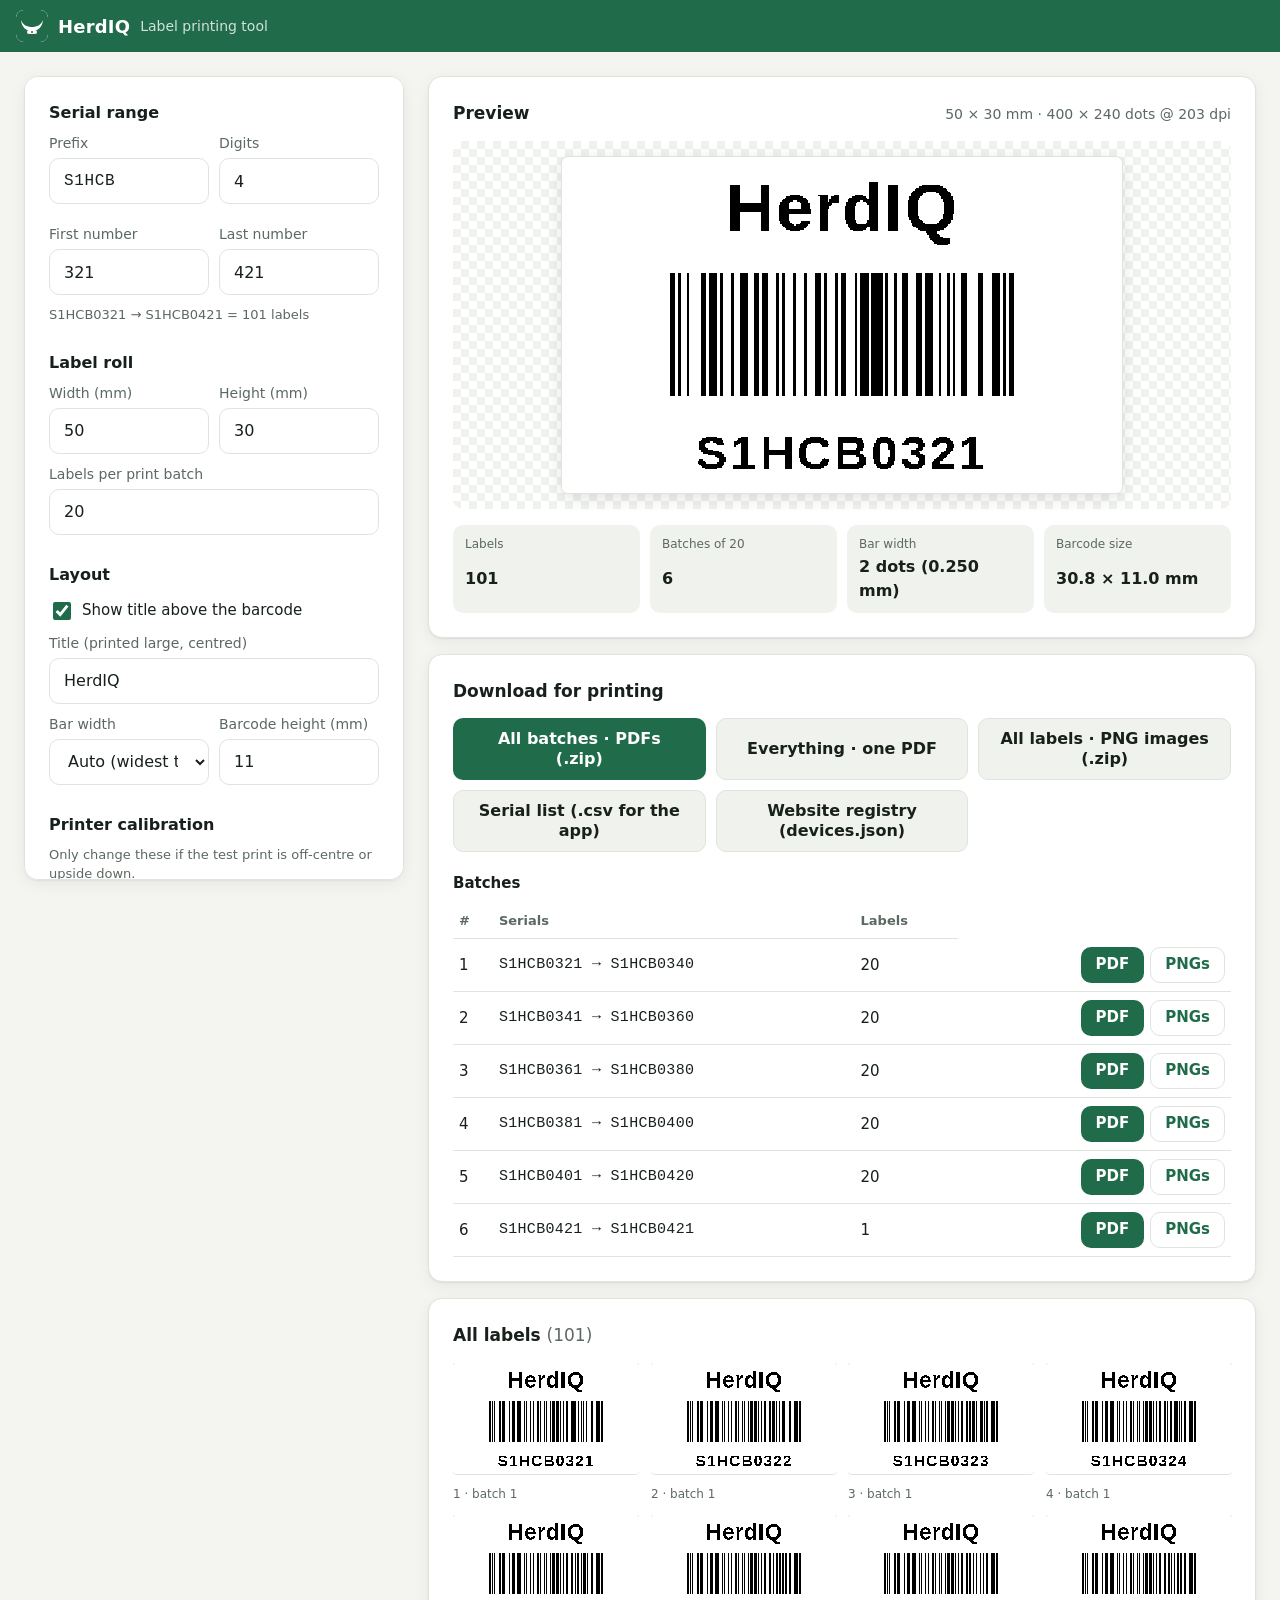
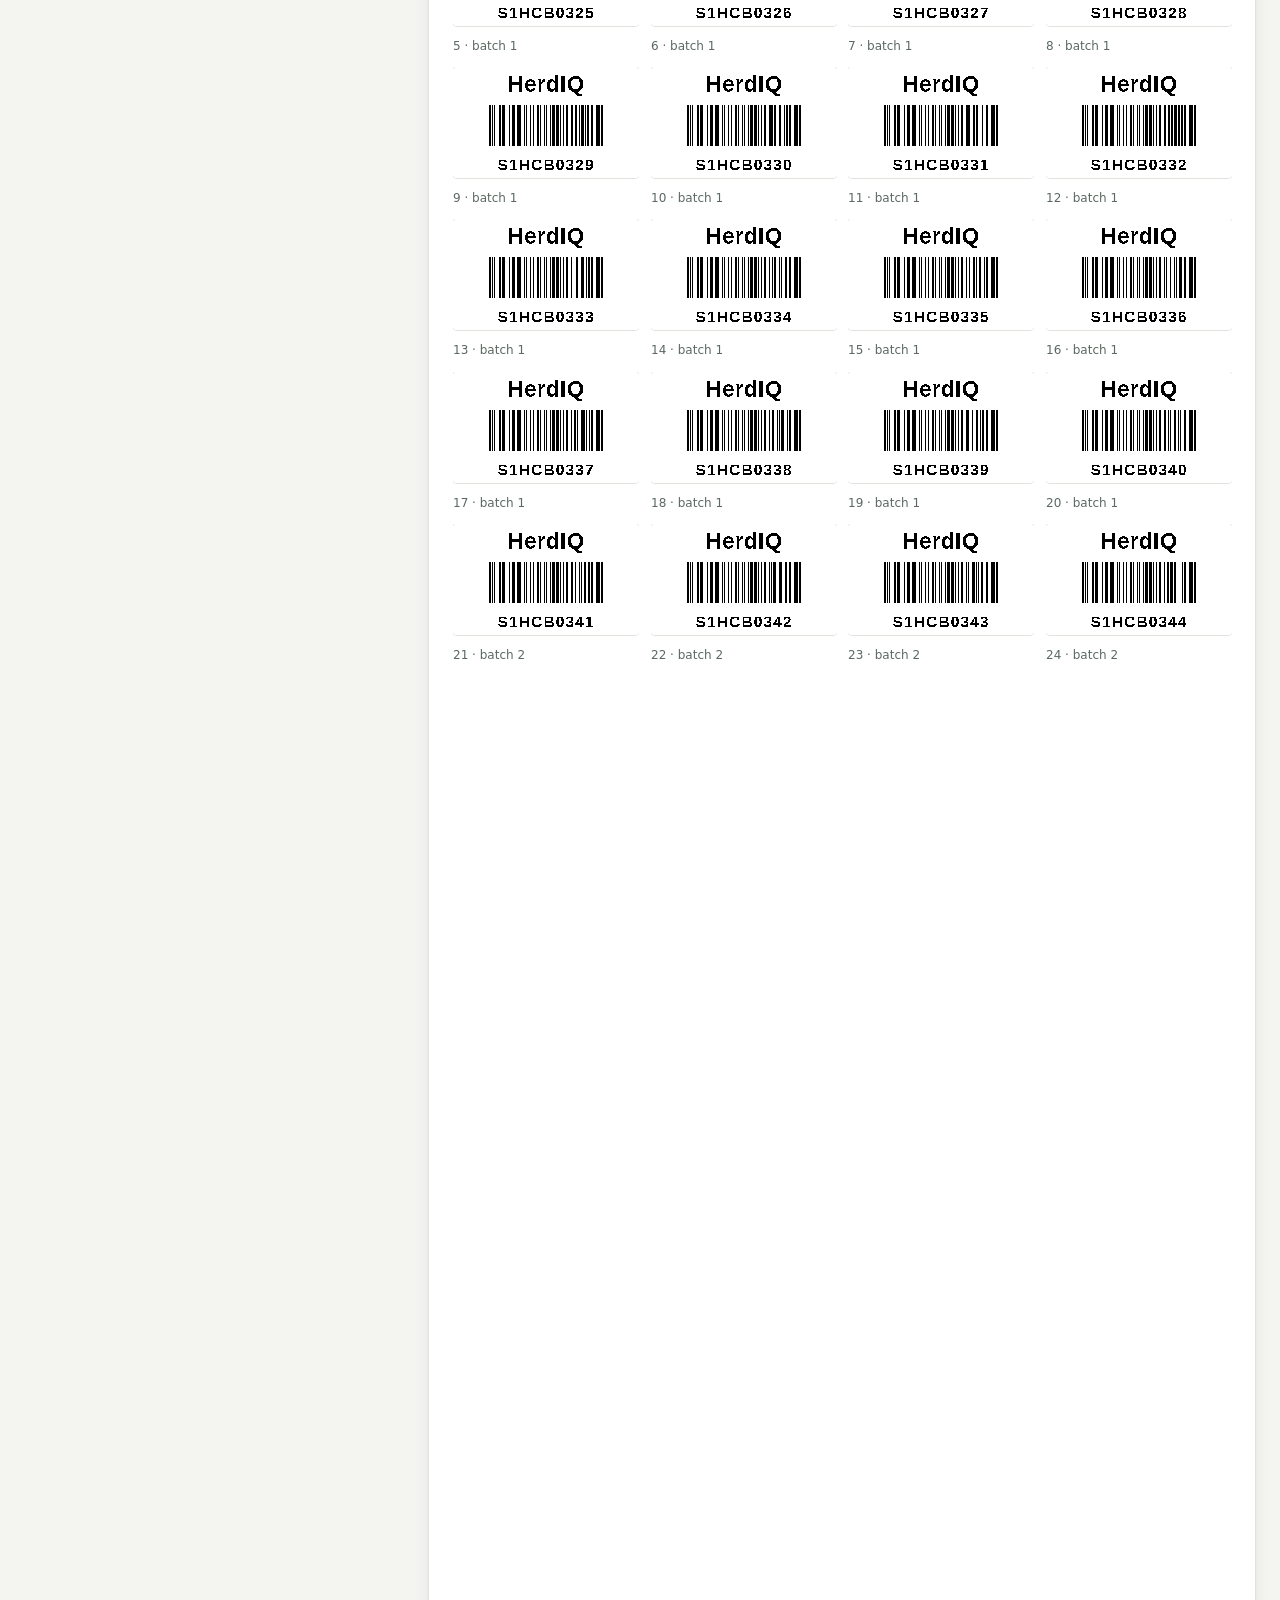
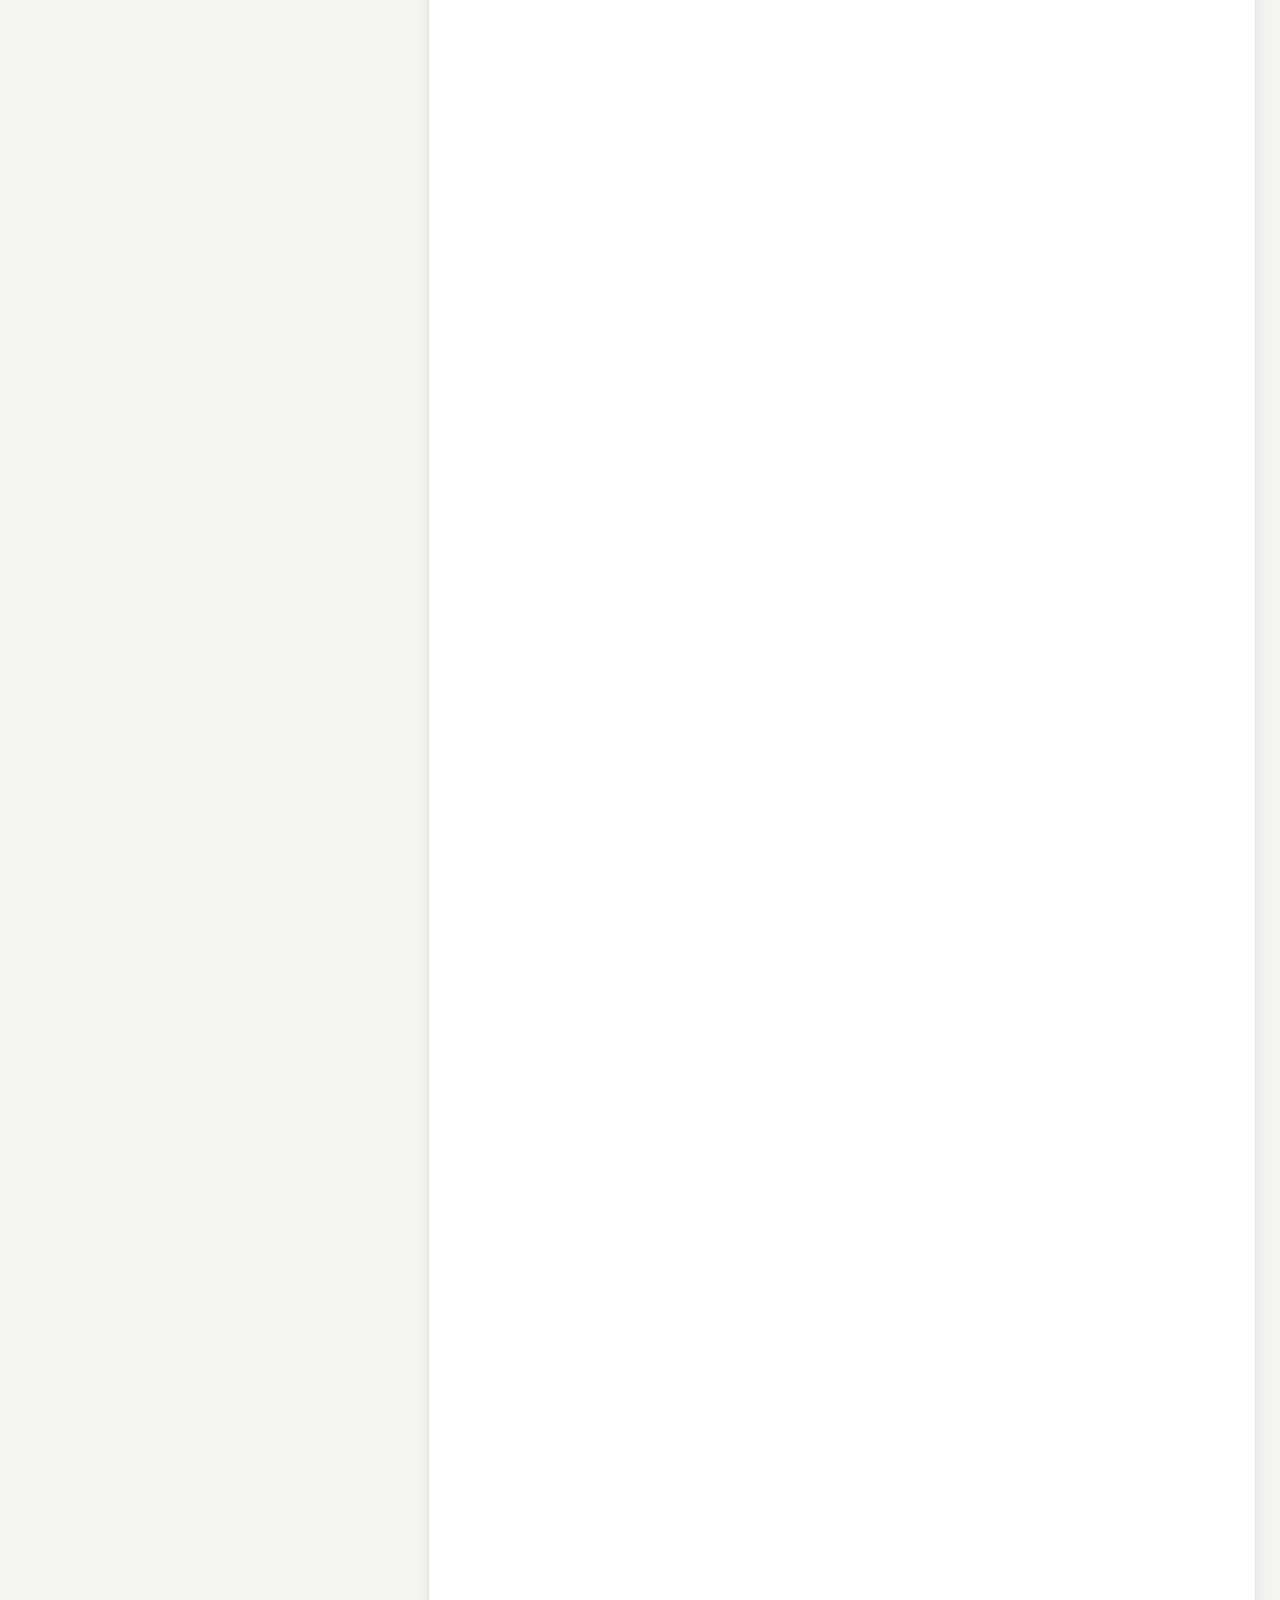
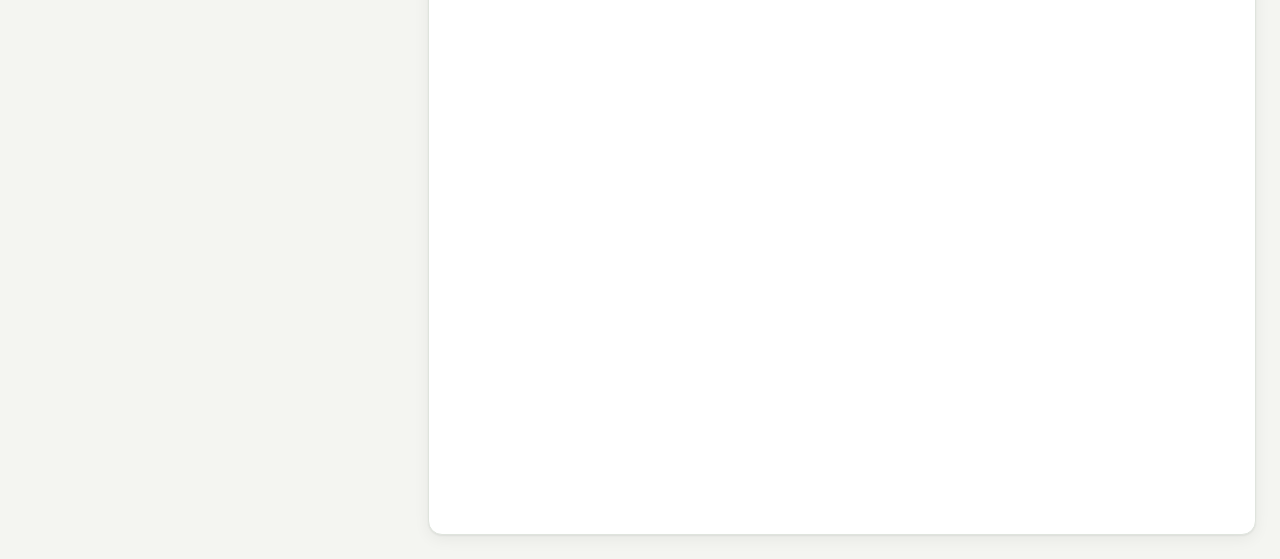
==== site/labels/index.html @ de740f6e "HerdIQ CattleBand: device registry website + label printing tool - Static site (Netlify, publish dir" ====
<!doctype html>
<html lang="en">
<head>
  <meta charset="utf-8">
  <meta name="viewport" content="width=device-width, initial-scale=1">
  <title>HerdIQ · Label Printing Tool</title>
  <meta name="robots" content="noindex">
  <meta name="theme-color" content="#1f6b4a">
  <link rel="icon" href="../assets/img/icon.svg" type="image/svg+xml">
  <link rel="stylesheet" href="../assets/css/app.css">
  <link rel="stylesheet" href="../assets/css/labels.css">
  <script src="../assets/js/config.js"></script>
  <script src="../assets/js/serial.js" defer></script>
  <script src="../assets/js/labels/code128.js" defer></script>
  <script src="../assets/js/labels/render.js" defer></script>
  <script src="../assets/js/labels/export.js" defer></script>
  <script src="../assets/js/labels/app.js" defer></script>
</head>
<body>
  <header class="topbar">
    <a class="brand" href="../">
      <img src="../assets/img/icon.svg" alt="" width="32" height="32">
      <span class="brand__name">HerdIQ</span>
      <span class="brand__sub">Label printing tool</span>
    </a>
  </header>

  <main class="lt">
    <form class="lt__settings card" id="settings" novalidate>
      <fieldset>
        <legend>Serial range</legend>
        <div class="grid grid--2">
          <label class="f">Prefix<input class="input input--mono" name="prefix" value="S1HCB" maxlength="20" required></label>
          <label class="f">Digits<input class="input" name="digits" type="number" min="1" max="8" value="4" required></label>
          <label class="f">First number<input class="input" name="start" type="number" min="0" value="321" required></label>
          <label class="f">Last number<input class="input" name="end" type="number" min="0" value="421" required></label>
        </div>
        <p class="hint" id="range-summary"></p>
      </fieldset>

      <fieldset>
        <legend>Label roll</legend>
        <div class="grid grid--2">
          <label class="f">Width (mm)<input class="input" name="widthMm" type="number" min="15" max="60" step="0.5" value="50" required></label>
          <label class="f">Height (mm)<input class="input" name="heightMm" type="number" min="10" max="100" step="0.5" value="30" required></label>
        </div>
        <label class="f">Labels per print batch<input class="input" name="batchSize" type="number" min="1" max="500" value="20" required></label>
      </fieldset>

      <fieldset>
        <legend>Layout</legend>
        <label class="check"><input type="checkbox" name="showHeader" checked> Show title above the barcode</label>
        <label class="f">Title (printed large, centred)<input class="input" name="headerText" value="HerdIQ" maxlength="20"></label>
        <div class="grid grid--2">
          <label class="f">Bar width
            <select class="input" name="moduleDots">
              <option value="auto" selected>Auto (widest that fits)</option>
              <option value="1">1 dot · 0.125 mm</option>
              <option value="2">2 dots · 0.25 mm</option>
              <option value="3">3 dots · 0.375 mm</option>
              <option value="4">4 dots · 0.5 mm</option>
            </select>
          </label>
          <label class="f">Barcode height (mm)<input class="input" name="barcodeHeightMm" type="number" min="4" max="80" step="0.5" value="11" placeholder="Auto (fill)"></label>
        </div>
      </fieldset>

      <fieldset>
        <legend>Printer calibration</legend>
        <p class="hint">Only change these if the test print is off-centre or upside down.</p>
        <div class="grid grid--2">
          <label class="f">Shift right (mm)<input class="input" name="offsetXmm" type="number" min="-10" max="10" step="0.125" value="0"></label>
          <label class="f">Shift down (mm)<input class="input" name="offsetYmm" type="number" min="-10" max="10" step="0.125" value="0"></label>
        </div>
        <label class="check"><input type="checkbox" name="rotate180"> Rotate 180°</label>
      </fieldset>

      <fieldset>
        <legend>Registry export (devices.json)</legend>
        <div class="grid grid--2">
          <label class="f">Manufactured on<input class="input" name="manufacturedOn" type="date" value="2026-10-17"></label>
          <label class="f">Batch code<input class="input input--mono" name="batchCode" value="2026-10-A" maxlength="30"></label>
        </div>
        <div class="grid grid--2">
          <label class="f">Animal name pattern<input class="input" name="animalPattern" value="Buffalo {n}" maxlength="40"></label>
          <label class="f">Status
            <select class="input" name="status">
              <option value="testing" selected>Testing</option>
              <option value="in-stock">In stock</option>
              <option value="deployed">Deployed</option>
            </select>
          </label>
        </div>
        <label class="check"><input type="checkbox" name="testData" checked> Mark as test data (shows a banner on the website)</label>
      </fieldset>

      <button type="button" class="btn btn--ghost" id="reset-btn">Reset to defaults</button>
    </form>

    <section class="lt__output">
      <div class="card">
        <div class="lt__head">
          <h1 class="section-title">Preview</h1>
          <span class="muted small" id="preview-meta"></span>
        </div>
        <div class="lt__preview-wrap">
          <canvas id="preview" class="lt__preview" aria-label="Preview of the first label"></canvas>
        </div>
        <ul class="lt__stats" id="stats"></ul>
        <div class="lt__warn" id="warnings" role="status" hidden></div>
        <p class="form-error" id="error" role="alert" hidden></p>
      </div>

      <div class="card">
        <h2 class="section-title">Download for printing</h2>
        <div class="lt__downloads">
          <button type="button" class="btn btn--primary" data-action="zip-batches">All batches · PDFs (.zip)</button>
          <button type="button" class="btn btn--secondary" data-action="pdf-all">Everything · one PDF</button>
          <button type="button" class="btn btn--secondary" data-action="png-all">All labels · PNG images (.zip)</button>
          <button type="button" class="btn btn--secondary" data-action="csv">Serial list (.csv for the app)</button>
          <button type="button" class="btn btn--secondary" data-action="registry">Website registry (devices.json)</button>
        </div>
        <h3 class="lt__sub">Batches</h3>
        <div class="table-wrap">
          <table class="lt__table">
            <thead><tr><th>#</th><th>Serials</th><th>Labels</th><th class="visually-hidden">Downloads</th></tr></thead>
            <tbody id="batch-rows"></tbody>
          </table>
        </div>
      </div>

      <div class="card">
        <h2 class="section-title">All labels <span class="count" id="all-count"></span></h2>
        <div class="lt__grid" id="all-labels"></div>
      </div>
    </section>
  </main>
</body>
</html>
---- site/assets/css/app.css ----
/* HerdIQ — mobile-first stylesheet. No external fonts or frameworks. */

:root {
  --brand: #1f6b4a;
  --brand-strong: #17553a;
  --brand-ink: #ffffff;
  --bg: #f4f5f1;
  --surface: #ffffff;
  --surface-2: #f0f2ed;
  --text: #17201b;
  --muted: #5b6961;
  --border: #dfe4dd;
  --focus: #2f8f63;
  --danger: #b42318;
  --danger-bg: #fdecea;
  --warn-bg: #fff6e0;
  --warn-ink: #7a5300;
  --info-bg: #e6f0fb;
  --info-ink: #1d4f8a;
  --ok-bg: #e3f4ea;
  --ok-ink: #17643f;
  --neutral-bg: #eceee9;
  --neutral-ink: #3c4842;

  --radius: 14px;
  --radius-sm: 10px;
  --shadow: 0 1px 2px rgb(16 24 20 / 6%), 0 4px 16px rgb(16 24 20 / 6%);
  --font: system-ui, -apple-system, "Segoe UI", Roboto, "Helvetica Neue", Arial, sans-serif;
  --mono: ui-monospace, "SF Mono", "Cascadia Mono", Menlo, Consolas, "Liberation Mono", monospace;
  color-scheme: light;
}

@media (prefers-color-scheme: dark) {
  :root {
    --brand: #2f8f63;
    --brand-strong: #3fa776;
    --bg: #0e1310;
    --surface: #161d19;
    --surface-2: #1c2520;
    --text: #e6ede8;
    --muted: #97a59d;
    --border: #2a352f;
    --focus: #5cc895;
    --danger: #ff8a80;
    --danger-bg: #3a1714;
    --warn-bg: #3a2d0c;
    --warn-ink: #f3cf77;
    --info-bg: #13283f;
    --info-ink: #9cc6f5;
    --ok-bg: #113022;
    --ok-ink: #8fe0b5;
    --neutral-bg: #222b26;
    --neutral-ink: #c2cdc6;
    --shadow: none;
    color-scheme: dark;
  }
}

*, *::before, *::after { box-sizing: border-box; }

html { -webkit-text-size-adjust: 100%; }

body {
  margin: 0;
  min-height: 100vh;
  display: flex;
  flex-direction: column;
  background: var(--bg);
  color: var(--text);
  font: 16px/1.5 var(--font);
  -webkit-font-smoothing: antialiased;
}
body.no-scroll { overflow: hidden; }

a { color: var(--brand); }
:focus-visible { outline: 3px solid var(--focus); outline-offset: 2px; }
[hidden] { display: none !important; }

.mono { font-family: var(--mono); letter-spacing: 0.02em; }
.muted { color: var(--muted); }
.small { font-size: 0.875rem; }
.visually-hidden {
  position: absolute !important; width: 1px; height: 1px; padding: 0; margin: -1px;
  overflow: hidden; clip: rect(0 0 0 0); white-space: nowrap; border: 0;
}

/* ── Layout ─────────────────────────────────────────────────────────────── */
.topbar {
  position: sticky; top: 0; z-index: 10;
  display: flex; align-items: center; justify-content: space-between; gap: 12px;
  padding: calc(10px + env(safe-area-inset-top)) 16px 10px;
  background: var(--brand);
  color: var(--brand-ink);
}
.brand { display: flex; align-items: center; gap: 10px; color: inherit; text-decoration: none; min-width: 0; }
.brand img { border-radius: 8px; background: #fff; flex: none; }
.brand__name { font-weight: 700; font-size: 1.125rem; letter-spacing: 0.01em; }
.brand__sub { opacity: 0.8; font-size: 0.875rem; white-space: nowrap; overflow: hidden; text-overflow: ellipsis; }

.container {
  width: 100%; max-width: 720px; margin: 0 auto;
  padding: 16px 16px 24px;
  display: grid; gap: 16px; align-content: start;
  flex: 1;
}

.footer {
  display: flex; justify-content: space-between; gap: 12px; flex-wrap: wrap;
  max-width: 720px; width: 100%; margin: 0 auto;
  padding: 16px 16px calc(20px + env(safe-area-inset-bottom));
  color: var(--muted); font-size: 0.875rem;
}

/* ── Cards ──────────────────────────────────────────────────────────────── */
.card {
  background: var(--surface);
  border: 1px solid var(--border);
  border-radius: var(--radius);
  padding: 20px;
  box-shadow: var(--shadow);
  min-width: 0;
}
.card--hero { padding: 24px 20px; }
.section-title { margin: 0 0 14px; font-size: 1.0625rem; font-weight: 650; }
.eyebrow { margin: 0; font-size: 0.8125rem; font-weight: 600; color: var(--muted); text-transform: uppercase; letter-spacing: 0.06em; }

.banner {
  padding: 12px 14px; border-radius: var(--radius-sm);
  background: var(--warn-bg); color: var(--warn-ink); font-size: 0.9375rem;
}

/* ── Home hero ──────────────────────────────────────────────────────────── */
.hero__title { margin: 0; font-size: 1.5rem; line-height: 1.25; }
.hero__text { margin: 6px 0 18px; color: var(--muted); }

.divider { display: flex; align-items: center; gap: 12px; margin: 20px 0 14px; color: var(--muted); font-size: 0.875rem; }
.divider::before, .divider::after { content: ""; flex: 1; height: 1px; background: var(--border); }

.serial-form { display: flex; gap: 8px; }
.serial-form .input { flex: 1; min-width: 0; }
.form-error { margin: 8px 0 0; color: var(--danger); font-size: 0.9375rem; }

/* ── Buttons & inputs ───────────────────────────────────────────────────── */
.btn {
  display: inline-flex; align-items: center; justify-content: center; gap: 10px;
  min-height: 46px; padding: 0 18px;
  border: 1px solid transparent; border-radius: var(--radius-sm);
  font: 600 1rem/1 var(--font); text-decoration: none; cursor: pointer;
  -webkit-tap-highlight-color: transparent;
  transition: background-color .15s, border-color .15s, transform .05s;
}
.btn:active { transform: translateY(1px); }
.btn--primary { background: var(--brand); color: var(--brand-ink); }
.btn--primary:hover { background: var(--brand-strong); }
.btn--secondary { background: var(--surface-2); color: var(--text); border-color: var(--border); }
.btn--secondary:hover { border-color: var(--muted); }
.btn--ghost { background: transparent; color: var(--brand); border-color: var(--border); }
.btn--xl { width: 100%; min-height: 60px; font-size: 1.125rem; }
.btn--small { min-height: 36px; padding: 0 14px; font-size: 0.9375rem; }
.btn--on-brand { background: rgb(255 255 255 / 16%); color: #fff; border-color: rgb(255 255 255 / 35%); flex: none; }

.input {
  min-height: 46px; padding: 0 14px;
  border: 1px solid var(--border); border-radius: var(--radius-sm);
  background: var(--surface); color: var(--text);
  font: 1rem var(--font);
}
.input--mono { font-family: var(--mono); text-transform: uppercase; letter-spacing: 0.04em; }
.input--mono::placeholder { text-transform: none; letter-spacing: 0; }
.input:focus { outline: none; border-color: var(--focus); box-shadow: 0 0 0 3px rgb(47 143 99 / 25%); }
.input[aria-invalid="true"] { border-color: var(--danger); }

/* ── Device list ────────────────────────────────────────────────────────── */
.list-head { display: grid; gap: 10px; margin-bottom: 8px; }
.list-head .section-title { margin: 0; }
.count { color: var(--muted); font-weight: 500; }
.input--search { width: 100%; }

.device-list { display: grid; }
.device-row {
  display: grid; grid-template-columns: auto 1fr auto; align-items: center; gap: 12px;
  padding: 12px 4px; border-bottom: 1px solid var(--border);
  color: var(--text); text-decoration: none;
}
.device-row:last-child { border-bottom: 0; }
.device-row:hover { background: var(--surface-2); }
.device-row__serial { font-weight: 600; }
.device-row__animal { color: var(--muted); overflow: hidden; text-overflow: ellipsis; white-space: nowrap; }

/* ── Pills ──────────────────────────────────────────────────────────────── */
.pill {
  display: inline-block; padding: 3px 10px; border-radius: 999px;
  font-size: 0.8125rem; font-weight: 600; white-space: nowrap;
  background: var(--neutral-bg); color: var(--neutral-ink);
}
.pill--info { background: var(--info-bg); color: var(--info-ink); }
.pill--ok { background: var(--ok-bg); color: var(--ok-ink); }
.pill--warn { background: var(--warn-bg); color: var(--warn-ink); }
.pill--muted { opacity: 0.7; }

/* ── Device page ────────────────────────────────────────────────────────── */
.device-hero__top { display: flex; align-items: center; justify-content: space-between; gap: 12px; }
.serial-title { margin: 8px 0 4px; font-size: clamp(1.75rem, 8vw, 2.5rem); line-height: 1.1; word-break: break-all; }
.device-hero__animal { margin: 0; font-size: 1.0625rem; }

.fields { display: grid; grid-template-columns: repeat(2, minmax(0, 1fr)); gap: 14px 16px; margin: 0; }
.field { min-width: 0; }
.field--wide { grid-column: 1 / -1; }
.field dt { font-size: 0.8125rem; color: var(--muted); }
.field dd { margin: 2px 0 0; font-weight: 600; overflow-wrap: anywhere; }

.metrics { display: grid; grid-template-columns: repeat(3, minmax(0, 1fr)); gap: 10px; }
.metric {
  display: grid; gap: 2px; padding: 12px;
  background: var(--surface-2); border-radius: var(--radius-sm);
}
.metric__label { font-size: 0.75rem; color: var(--muted); }
.metric__value { font-size: 1.375rem; font-weight: 700; font-variant-numeric: tabular-nums; }
.metric__value small { font-size: 0.8125rem; font-weight: 600; color: var(--muted); margin-left: 2px; }
.metric__hint { font-size: 0.75rem; color: var(--muted); }
.metrics + p { margin: 12px 0 0; }

.notes { margin: 0; white-space: pre-wrap; }

.actions { display: flex; flex-wrap: wrap; gap: 10px; margin-top: 16px; }
.actions--page { margin-top: 0; }
.actions--page .btn { flex: 1 1 200px; }

.state__title { margin: 0 0 6px; font-size: 1.25rem; }
.state--error p { color: var(--danger); }

/* Loading skeleton */
.skeleton { display: grid; gap: 12px; }
.skeleton__line { height: 16px; border-radius: 6px; background: var(--surface-2); animation: pulse 1.2s ease-in-out infinite; }
.skeleton__line--lg { height: 34px; width: 70%; }
.skeleton__line--sm { width: 40%; }
@keyframes pulse { 50% { opacity: 0.5; } }

/* ── Scanner overlay ────────────────────────────────────────────────────── */
.scanner { position: fixed; inset: 0; z-index: 100; background: #000; color: #fff; }
.scanner__video { position: absolute; inset: 0; width: 100%; height: 100%; object-fit: cover; }
.scanner__mask { position: absolute; inset: 0; display: grid; place-items: center; pointer-events: none; }
.scanner__guide {
  position: relative;
  width: min(86vw, 520px); aspect-ratio: 2.4 / 1;
  border-radius: 12px;
  box-shadow: 0 0 0 200vmax rgb(0 0 0 / 55%);
  outline: 3px solid rgb(255 255 255 / 90%);
}
.scanner__laser {
  position: absolute; left: 6%; right: 6%; top: 50%; height: 2px;
  background: #ff3b30; box-shadow: 0 0 8px #ff3b30;
  animation: laser 1.6s ease-in-out infinite;
}
.scanner[data-state="starting"] .scanner__laser,
.scanner[data-state="error"] .scanner__laser { display: none; }
@keyframes laser { 0%, 100% { transform: translateY(-28px); } 50% { transform: translateY(28px); } }
@media (prefers-reduced-motion: reduce) { .scanner__laser, .skeleton__line { animation: none; } }

.scanner__top {
  position: absolute; top: 0; left: 0; right: 0;
  display: flex; justify-content: space-between;
  padding: calc(12px + env(safe-area-inset-top)) 12px 12px;
}
.icon-btn {
  display: grid; place-items: center; width: 48px; height: 48px;
  border: 0; border-radius: 50%;
  background: rgb(0 0 0 / 45%); color: #fff; cursor: pointer;
}
.icon-btn[aria-pressed="true"] { background: #fff; color: #000; }
.scanner__bottom {
  position: absolute; left: 0; right: 0; bottom: 0;
  padding: 16px 20px calc(24px + env(safe-area-inset-bottom));
  text-align: center;
}
.scanner__hint { margin: 0; font-size: 1rem; text-shadow: 0 1px 3px rgb(0 0 0 / 70%); }
.scanner__error {
  max-width: 420px; margin: 0 auto; padding: 16px;
  background: rgb(20 20 20 / 92%); border-radius: var(--radius);
}
.scanner__error p { margin: 0 0 12px; }
.scanner__actions { display: flex; gap: 10px; justify-content: center; flex-wrap: wrap; }
.scanner__actions .btn--ghost { color: #fff; border-color: rgb(255 255 255 / 40%); }

/* ── Wider screens ──────────────────────────────────────────────────────── */
@media (min-width: 640px) {
  .container { padding-top: 24px; gap: 20px; }
  .card { padding: 24px; }
  .list-head { grid-template-columns: auto 1fr; align-items: center; }
  .input--search { justify-self: end; max-width: 280px; }
  .fields { grid-template-columns: repeat(3, minmax(0, 1fr)); }
}
@media (max-width: 360px) {
  .metrics { grid-template-columns: 1fr; }
  .brand__sub { display: none; }
}
---- site/assets/css/labels.css ----
/* Label printing tool layout (extends app.css). */

.lt {
  width: 100%; max-width: 1280px; margin: 0 auto;
  padding: 16px;
  display: grid; gap: 16px; align-items: start;
}
@media (min-width: 980px) {
  .lt { grid-template-columns: 380px minmax(0, 1fr); padding: 24px; gap: 24px; }
  .lt__settings { position: sticky; top: 76px; max-height: calc(100vh - 96px); overflow: auto; }
}
.lt__output { display: grid; gap: 16px; min-width: 0; }

.lt fieldset { border: 0; margin: 0 0 18px; padding: 0; min-width: 0; }
.lt legend { font-weight: 650; margin-bottom: 8px; padding: 0; }
.grid { display: grid; gap: 10px; }
.grid--2 { grid-template-columns: repeat(2, minmax(0, 1fr)); }
.f { display: grid; gap: 4px; font-size: 0.875rem; color: var(--muted); margin-bottom: 10px; min-width: 0; }
.f .input { width: 100%; color: var(--text); }
.check { display: flex; align-items: center; gap: 8px; margin: 4px 0 10px; font-size: 0.9375rem; }
.check input { width: 18px; height: 18px; accent-color: var(--brand); }
.hint { margin: 0 0 8px; font-size: 0.8125rem; color: var(--muted); }

.lt__head { display: flex; justify-content: space-between; align-items: baseline; gap: 12px; flex-wrap: wrap; }
.lt__preview-wrap {
  display: grid; place-items: center;
  padding: 16px; border-radius: var(--radius-sm);
  background: repeating-conic-gradient(var(--surface-2) 0 25%, transparent 0 50%) 0 0 / 16px 16px;
}
.lt__preview {
  width: 100%; max-width: 560px; height: auto;
  image-rendering: pixelated;
  border-radius: 6px; box-shadow: 0 0 0 1px var(--border), 0 4px 18px rgb(0 0 0 / 12%);
}
.lt__stats { list-style: none; padding: 0; margin: 16px 0 0; display: grid; grid-template-columns: repeat(auto-fit, minmax(140px, 1fr)); gap: 10px; }
.lt__stats li { display: grid; gap: 2px; padding: 10px 12px; background: var(--surface-2); border-radius: var(--radius-sm); }
.lt__stats span { font-size: 0.75rem; color: var(--muted); }
.lt__warn { margin-top: 12px; padding: 10px 12px; border-radius: var(--radius-sm); background: var(--warn-bg); color: var(--warn-ink); font-size: 0.875rem; }
.lt__warn p { margin: 0; }
.lt__warn p + p { margin-top: 6px; }

.lt__downloads { display: grid; grid-template-columns: repeat(auto-fit, minmax(230px, 1fr)); gap: 10px; }
.lt__downloads .btn { padding-block: 10px; line-height: 1.25; text-align: center; }
.lt__sub { margin: 20px 0 8px; font-size: 0.9375rem; }
.table-wrap { overflow-x: auto; }
.lt__table { width: 100%; border-collapse: collapse; font-size: 0.9375rem; }
.lt__table th, .lt__table td { text-align: left; padding: 8px 6px; border-bottom: 1px solid var(--border); white-space: nowrap; }
.lt__table th { font-size: 0.8125rem; color: var(--muted); font-weight: 600; }
.lt__row-actions { display: flex; gap: 6px; justify-content: flex-end; }

.lt__grid { display: grid; grid-template-columns: repeat(auto-fill, minmax(150px, 1fr)); gap: 12px; }
.lt__thumb { margin: 0; content-visibility: auto; contain-intrinsic-size: 150px 110px; }
.lt__thumb canvas { width: 100%; height: auto; image-rendering: pixelated; border-radius: 4px; box-shadow: 0 0 0 1px var(--border); background: #fff; }
.lt__thumb figcaption { font-size: 0.75rem; color: var(--muted); margin-top: 4px; }
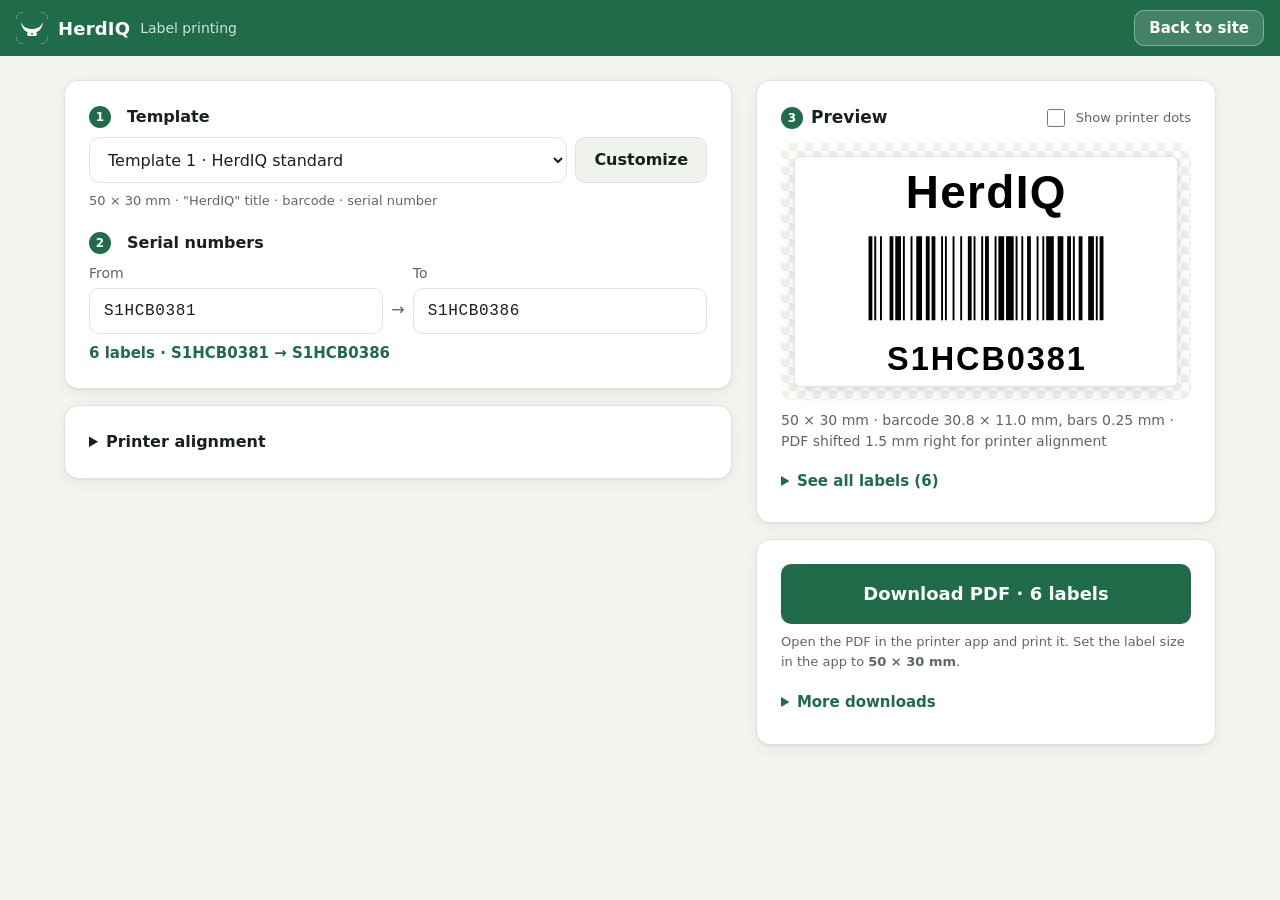
==== commit 2e267a39: "Label tool: templates, customisation, QR codes, printer alignment - Small printer icon in the site h" ====
--- a/site/labels/index.html
+++ b/site/labels/index.html
@@ -2,8 +2,8 @@
 <html lang="en">
 <head>
   <meta charset="utf-8">
-  <meta name="viewport" content="width=device-width, initial-scale=1">
-  <title>HerdIQ · Label Printing Tool</title>
+  <meta name="viewport" content="width=device-width, initial-scale=1, viewport-fit=cover">
+  <title>HerdIQ · Label printing</title>
   <meta name="robots" content="noindex">
   <meta name="theme-color" content="#1f6b4a">
   <link rel="icon" href="../assets/img/icon.svg" type="image/svg+xml">
@@ -11,8 +11,11 @@
   <link rel="stylesheet" href="../assets/css/labels.css">
   <script src="../assets/js/config.js"></script>
   <script src="../assets/js/serial.js" defer></script>
+  <script src="../assets/vendor/qrcode/qrcode-generator-1.4.4.js" defer></script>
+  <script src="../assets/js/labels/fonts.js" defer></script>
   <script src="../assets/js/labels/code128.js" defer></script>
-  <script src="../assets/js/labels/render.js" defer></script>
+  <script src="../assets/js/labels/templates.js" defer></script>
+  <script src="../assets/js/labels/layout.js" defer></script>
   <script src="../assets/js/labels/export.js" defer></script>
   <script src="../assets/js/labels/app.js" defer></script>
 </head>
@@ -21,119 +24,134 @@
     <a class="brand" href="../">
       <img src="../assets/img/icon.svg" alt="" width="32" height="32">
       <span class="brand__name">HerdIQ</span>
-      <span class="brand__sub">Label printing tool</span>
+      <span class="brand__sub">Label printing</span>
     </a>
+    <a class="btn btn--small btn--on-brand" href="../">Back to site</a>
   </header>
 
-  <main class="lt">
-    <form class="lt__settings card" id="settings" novalidate>
-      <fieldset>
-        <legend>Serial range</legend>
-        <div class="grid grid--2">
-          <label class="f">Prefix<input class="input input--mono" name="prefix" value="S1HCB" maxlength="20" required></label>
-          <label class="f">Digits<input class="input" name="digits" type="number" min="1" max="8" value="4" required></label>
-          <label class="f">First number<input class="input" name="start" type="number" min="0" value="321" required></label>
-          <label class="f">Last number<input class="input" name="end" type="number" min="0" value="421" required></label>
+  <main class="lp" id="lp">
+    <div class="lp__main">
+      <!-- 1 · Template + serial range -->
+      <section class="card lp__setup" aria-label="Label settings">
+        <div class="step">
+          <label class="step__label" for="tpl-select"><span class="step__num">1</span>Template</label>
+          <div class="row">
+            <select class="input row__grow" id="tpl-select"></select>
+            <button type="button" class="btn btn--secondary" id="customize-btn" aria-expanded="false" aria-controls="editor">Customize</button>
+          </div>
+          <p class="hint" id="tpl-hint"></p>
         </div>
-        <p class="hint" id="range-summary"></p>
-      </fieldset>
 
-      <fieldset>
-        <legend>Label roll</legend>
-        <div class="grid grid--2">
-          <label class="f">Width (mm)<input class="input" name="widthMm" type="number" min="15" max="60" step="0.5" value="50" required></label>
-          <label class="f">Height (mm)<input class="input" name="heightMm" type="number" min="10" max="100" step="0.5" value="30" required></label>
+        <div class="step">
+          <span class="step__label"><span class="step__num">2</span>Serial numbers</span>
+          <div class="range">
+            <label class="f">From
+              <input class="input input--mono" id="from" type="text" inputmode="text" autocomplete="off" autocapitalize="characters" spellcheck="false" maxlength="30" placeholder="S1HCB0381">
+            </label>
+            <span class="range__arrow" aria-hidden="true">→</span>
+            <label class="f">To
+              <input class="input input--mono" id="to" type="text" inputmode="text" autocomplete="off" autocapitalize="characters" spellcheck="false" maxlength="30" placeholder="S1HCB0400">
+            </label>
+          </div>
+          <p class="range__summary" id="range-summary" aria-live="polite"></p>
+          <p class="form-error" id="range-error" role="alert" hidden></p>
         </div>
-        <label class="f">Labels per print batch<input class="input" name="batchSize" type="number" min="1" max="500" value="20" required></label>
-      </fieldset>
+      </section>
 
-      <fieldset>
-        <legend>Layout</legend>
-        <label class="check"><input type="checkbox" name="showHeader" checked> Show title above the barcode</label>
-        <label class="f">Title (printed large, centred)<input class="input" name="headerText" value="HerdIQ" maxlength="20"></label>
-        <div class="grid grid--2">
-          <label class="f">Bar width
-            <select class="input" name="moduleDots">
-              <option value="auto" selected>Auto (widest that fits)</option>
-              <option value="1">1 dot · 0.125 mm</option>
-              <option value="2">2 dots · 0.25 mm</option>
-              <option value="3">3 dots · 0.375 mm</option>
-              <option value="4">4 dots · 0.5 mm</option>
-            </select>
+      <!-- Template editor (hidden until "Customize") -->
+      <section class="card lp__editor" id="editor" aria-labelledby="editor-title" hidden>
+        <div class="ed-head">
+          <h2 class="section-title" id="editor-title">Customize</h2>
+          <span class="pill pill--warn" id="dirty-badge" hidden>Unsaved changes</span>
+        </div>
+        <p class="hint" id="editor-note"></p>
+        <div id="editor-fields"></div>
+
+        <div class="ed-actions">
+          <button type="button" class="btn btn--primary" id="save-btn">Save</button>
+          <button type="button" class="btn btn--secondary" id="save-as-btn">Save as new template</button>
+          <button type="button" class="btn btn--ghost" id="revert-btn">Undo changes</button>
+        </div>
+        <form class="ed-saveas" id="save-as-form" hidden>
+          <label class="f">Name for the new template
+            <input class="input" id="save-as-name" maxlength="60" required>
           </label>
-          <label class="f">Barcode height (mm)<input class="input" name="barcodeHeightMm" type="number" min="4" max="80" step="0.5" value="11" placeholder="Auto (fill)"></label>
+          <div class="ed-actions">
+            <button type="submit" class="btn btn--primary">Save template</button>
+            <button type="button" class="btn btn--ghost" id="save-as-cancel">Cancel</button>
+          </div>
+        </form>
+        <div class="ed-actions ed-actions--minor">
+          <button type="button" class="btn btn--small btn--ghost" id="export-btn">Export template</button>
+          <button type="button" class="btn btn--small btn--ghost" id="import-btn">Import template</button>
+          <button type="button" class="btn btn--small btn--danger" id="delete-btn">Delete template</button>
+          <input type="file" id="import-file" accept=".json,application/json" hidden>
         </div>
-      </fieldset>
+        <p class="form-error" id="editor-error" role="alert" hidden></p>
+      </section>
 
-      <fieldset>
-        <legend>Printer calibration</legend>
-        <p class="hint">Only change these if the test print is off-centre or upside down.</p>
-        <div class="grid grid--2">
-          <label class="f">Shift right (mm)<input class="input" name="offsetXmm" type="number" min="-10" max="10" step="0.125" value="0"></label>
-          <label class="f">Shift down (mm)<input class="input" name="offsetYmm" type="number" min="-10" max="10" step="0.125" value="0"></label>
+      <!-- Printer alignment (rarely needed) -->
+      <details class="card lp__calib" id="calib">
+        <summary>Printer alignment</summary>
+        <p class="hint">Moves everything on the label to make up for the printer. It applies to every template on this device.</p>
+        <div class="ed-field">
+          <span class="ed-field__label">Shift right <output id="cal-dx-out"></output></span>
+          <input type="range" id="cal-dx" min="-5" max="5" step="0.25">
         </div>
-        <label class="check"><input type="checkbox" name="rotate180"> Rotate 180°</label>
-      </fieldset>
+        <div class="ed-field">
+          <span class="ed-field__label">Shift down <output id="cal-dy-out"></output></span>
+          <input type="range" id="cal-dy" min="-5" max="5" step="0.25">
+        </div>
+        <label class="check"><input type="checkbox" id="cal-rot"> Rotate 180° (label prints upside down)</label>
+        <div class="howto">
+          <p><strong>How to set it:</strong></p>
+          <ol>
+            <li>Download the alignment test and print it.</li>
+            <li>Measure the gap between the printed border and the label edge on the <em>left</em> (L) and on the <em>right</em> (R).</li>
+            <li>Add <strong>(R − L) ÷ 2</strong> to "Shift right". Example: L = 0 mm, R = 3 mm → add 1.5 mm.</li>
+          </ol>
+        </div>
+        <div class="ed-actions">
+          <button type="button" class="btn btn--small btn--secondary" id="cal-test-btn">Download alignment test (PDF)</button>
+          <button type="button" class="btn btn--small btn--ghost" id="cal-reset-btn">Reset to default</button>
+        </div>
+      </details>
+    </div>
 
-      <fieldset>
-        <legend>Registry export (devices.json)</legend>
-        <div class="grid grid--2">
-          <label class="f">Manufactured on<input class="input" name="manufacturedOn" type="date" value="2026-10-17"></label>
-          <label class="f">Batch code<input class="input input--mono" name="batchCode" value="2026-10-A" maxlength="30"></label>
+    <div class="lp__side">
+      <!-- 3 · Preview -->
+      <section class="card lp__preview" aria-labelledby="preview-title">
+        <div class="lp__preview-head">
+          <h2 class="section-title" id="preview-title"><span class="step__num">3</span>Preview</h2>
+          <label class="check check--small"><input type="checkbox" id="dots-toggle"> Show printer dots</label>
         </div>
-        <div class="grid grid--2">
-          <label class="f">Animal name pattern<input class="input" name="animalPattern" value="Buffalo {n}" maxlength="40"></label>
-          <label class="f">Status
-            <select class="input" name="status">
-              <option value="testing" selected>Testing</option>
-              <option value="in-stock">In stock</option>
-              <option value="deployed">Deployed</option>
-            </select>
-          </label>
+        <div class="lp__stage">
+          <canvas id="preview-canvas" aria-label="Preview of the first label"></canvas>
         </div>
-        <label class="check"><input type="checkbox" name="testData" checked> Mark as test data (shows a banner on the website)</label>
-      </fieldset>
+        <p class="muted small" id="preview-meta"></p>
+        <div class="lp__warn" id="warnings" role="status" hidden></div>
+        <p class="form-error" id="layout-error" role="alert" hidden></p>
+        <details class="lp__all" id="all-labels">
+          <summary>See all labels <span id="all-count"></span></summary>
+          <div class="lp__grid" id="thumbs"></div>
+        </details>
+      </section>
 
-      <button type="button" class="btn btn--ghost" id="reset-btn">Reset to defaults</button>
-    </form>
-
-    <section class="lt__output">
-      <div class="card">
-        <div class="lt__head">
-          <h1 class="section-title">Preview</h1>
-          <span class="muted small" id="preview-meta"></span>
-        </div>
-        <div class="lt__preview-wrap">
-          <canvas id="preview" class="lt__preview" aria-label="Preview of the first label"></canvas>
-        </div>
-        <ul class="lt__stats" id="stats"></ul>
-        <div class="lt__warn" id="warnings" role="status" hidden></div>
-        <p class="form-error" id="error" role="alert" hidden></p>
-      </div>
-
-      <div class="card">
-        <h2 class="section-title">Download for printing</h2>
-        <div class="lt__downloads">
-          <button type="button" class="btn btn--primary" data-action="zip-batches">All batches · PDFs (.zip)</button>
-          <button type="button" class="btn btn--secondary" data-action="pdf-all">Everything · one PDF</button>
-          <button type="button" class="btn btn--secondary" data-action="png-all">All labels · PNG images (.zip)</button>
-          <button type="button" class="btn btn--secondary" data-action="csv">Serial list (.csv for the app)</button>
-          <button type="button" class="btn btn--secondary" data-action="registry">Website registry (devices.json)</button>
-        </div>
-        <h3 class="lt__sub">Batches</h3>
-        <div class="table-wrap">
-          <table class="lt__table">
-            <thead><tr><th>#</th><th>Serials</th><th>Labels</th><th class="visually-hidden">Downloads</th></tr></thead>
-            <tbody id="batch-rows"></tbody>
-          </table>
-        </div>
-      </div>
-
-      <div class="card">
-        <h2 class="section-title">All labels <span class="count" id="all-count"></span></h2>
-        <div class="lt__grid" id="all-labels"></div>
-      </div>
-    </section>
+      <!-- 4 · Download -->
+      <section class="card lp__download" aria-label="Download">
+        <button type="button" class="btn btn--primary btn--xl" id="pdf-btn">Download PDF</button>
+        <p class="hint">Open the PDF in the printer app and print it. Set the label size in the app to <strong>50 × 30 mm</strong>.</p>
+        <details class="lp__more">
+          <summary>More downloads</summary>
+          <div class="lp__more-list">
+            <button type="button" class="btn btn--small btn--secondary" id="png-btn">PNG images (.zip)</button>
+            <button type="button" class="btn btn--small btn--secondary" id="csv-btn">Serial list (.csv)</button>
+            <button type="button" class="btn btn--small btn--secondary" id="registry-btn">Website entries (devices.json)</button>
+          </div>
+          <p class="hint">“Website entries” are new devices to append to <code>site/data/devices.json</code> so the scanner recognises them.</p>
+        </details>
+      </section>
+    </div>
   </main>
 </body>
 </html>
--- a/site/assets/css/app.css
+++ b/site/assets/css/app.css
@@ -97,6 +97,14 @@
 .brand__name { font-weight: 700; font-size: 1.125rem; letter-spacing: 0.01em; }
 .brand__sub { opacity: 0.8; font-size: 0.875rem; white-space: nowrap; overflow: hidden; text-overflow: ellipsis; }
 
+/* Small, deliberately quiet entry point to the staff-only label tool. */
+.topbar__tool {
+  display: grid; place-items: center; flex: none;
+  width: 32px; height: 32px; border-radius: 8px;
+  color: rgb(255 255 255 / 70%); text-decoration: none;
+}
+.topbar__tool:hover, .topbar__tool:focus-visible { color: #fff; background: rgb(255 255 255 / 12%); }
+
 .container {
   width: 100%; max-width: 720px; margin: 0 auto;
   padding: 16px 16px 24px;
--- a/site/assets/css/labels.css
+++ b/site/assets/css/labels.css
@@ -1,54 +1,116 @@
-/* Label printing tool layout (extends app.css). */
+/* Label printing tool (extends app.css). Mobile-first. */
 
-.lt {
-  width: 100%; max-width: 1280px; margin: 0 auto;
-  padding: 16px;
+.lp {
+  width: 100%; max-width: 1200px; margin: 0 auto;
+  padding: 16px 16px 32px;
   display: grid; gap: 16px; align-items: start;
 }
-@media (min-width: 980px) {
-  .lt { grid-template-columns: 380px minmax(0, 1fr); padding: 24px; gap: 24px; }
-  .lt__settings { position: sticky; top: 76px; max-height: calc(100vh - 96px); overflow: auto; }
+.lp__main, .lp__side { display: contents; }
+
+/* Phone order: settings → preview → editor → download → alignment */
+.lp__setup { order: 1; }
+.lp__preview { order: 2; }
+.lp__editor { order: 3; }
+.lp__download { order: 4; }
+.lp__calib { order: 5; }
+
+/* While editing on a phone, keep the preview pinned so changes are visible. */
+@media (max-width: 959px) {
+  .lp--editing .lp__preview {
+    position: sticky; top: calc(56px + env(safe-area-inset-top)); z-index: 5;
+    padding: 10px 12px; box-shadow: 0 6px 20px rgb(0 0 0 / 18%);
+  }
+  .lp--editing .lp__preview .lp__preview-head,
+  .lp--editing .lp__preview .lp__all,
+  .lp--editing .lp__preview #preview-meta { display: none; }
+  .lp--editing .lp__stage { padding: 6px; }
+  .lp--editing #preview-canvas { max-width: 300px; margin: 0 auto; }
 }
-.lt__output { display: grid; gap: 16px; min-width: 0; }
 
-.lt fieldset { border: 0; margin: 0 0 18px; padding: 0; min-width: 0; }
-.lt legend { font-weight: 650; margin-bottom: 8px; padding: 0; }
-.grid { display: grid; gap: 10px; }
-.grid--2 { grid-template-columns: repeat(2, minmax(0, 1fr)); }
-.f { display: grid; gap: 4px; font-size: 0.875rem; color: var(--muted); margin-bottom: 10px; min-width: 0; }
+@media (min-width: 960px) {
+  .lp { grid-template-columns: minmax(0, 1fr) minmax(0, 460px); padding: 24px; gap: 24px; }
+  .lp__main, .lp__side { display: grid; gap: 16px; align-content: start; min-width: 0; }
+  .lp__side { position: sticky; top: 80px; }
+  .lp__setup, .lp__preview, .lp__editor, .lp__download, .lp__calib { order: 0; }
+}
+
+/* ── Steps ─────────────────────────────────────────────────────────────── */
+.step + .step { margin-top: 20px; }
+.step__label { display: flex; align-items: center; gap: 8px; font-weight: 650; margin-bottom: 8px; }
+.step__num {
+  display: inline-grid; place-items: center; width: 22px; height: 22px; border-radius: 50%;
+  background: var(--brand); color: var(--brand-ink); font-size: 0.75rem; font-weight: 700; margin-right: 8px;
+}
+.lp__preview .section-title { display: flex; align-items: center; margin: 0; }
+.row { display: flex; gap: 8px; }
+.row__grow { flex: 1; min-width: 0; }
+.hint { margin: 8px 0 0; font-size: 0.8125rem; color: var(--muted); }
+
+.range { display: grid; grid-template-columns: minmax(0, 1fr) auto minmax(0, 1fr); align-items: end; gap: 8px; }
+.range__arrow { padding-bottom: 12px; color: var(--muted); }
+.range__summary { margin: 8px 0 0; font-size: 0.9375rem; font-weight: 600; color: var(--brand); }
+.f { display: grid; gap: 4px; font-size: 0.875rem; color: var(--muted); min-width: 0; }
 .f .input { width: 100%; color: var(--text); }
-.check { display: flex; align-items: center; gap: 8px; margin: 4px 0 10px; font-size: 0.9375rem; }
-.check input { width: 18px; height: 18px; accent-color: var(--brand); }
-.hint { margin: 0 0 8px; font-size: 0.8125rem; color: var(--muted); }
 
-.lt__head { display: flex; justify-content: space-between; align-items: baseline; gap: 12px; flex-wrap: wrap; }
-.lt__preview-wrap {
-  display: grid; place-items: center;
-  padding: 16px; border-radius: var(--radius-sm);
+.check { display: flex; align-items: center; gap: 8px; font-size: 0.9375rem; cursor: pointer; }
+.check input { width: 18px; height: 18px; accent-color: var(--brand); flex: none; }
+.check--small { font-size: 0.8125rem; color: var(--muted); }
+
+/* ── Preview ───────────────────────────────────────────────────────────── */
+.lp__preview-head { display: flex; justify-content: space-between; align-items: center; gap: 12px; margin-bottom: 12px; flex-wrap: wrap; }
+.lp__stage {
+  padding: 14px; border-radius: var(--radius-sm);
   background: repeating-conic-gradient(var(--surface-2) 0 25%, transparent 0 50%) 0 0 / 16px 16px;
 }
-.lt__preview {
-  width: 100%; max-width: 560px; height: auto;
-  image-rendering: pixelated;
+#preview-canvas {
+  display: block; width: 100%; height: auto; background: #fff;
   border-radius: 6px; box-shadow: 0 0 0 1px var(--border), 0 4px 18px rgb(0 0 0 / 12%);
 }
-.lt__stats { list-style: none; padding: 0; margin: 16px 0 0; display: grid; grid-template-columns: repeat(auto-fit, minmax(140px, 1fr)); gap: 10px; }
-.lt__stats li { display: grid; gap: 2px; padding: 10px 12px; background: var(--surface-2); border-radius: var(--radius-sm); }
-.lt__stats span { font-size: 0.75rem; color: var(--muted); }
-.lt__warn { margin-top: 12px; padding: 10px 12px; border-radius: var(--radius-sm); background: var(--warn-bg); color: var(--warn-ink); font-size: 0.875rem; }
-.lt__warn p { margin: 0; }
-.lt__warn p + p { margin-top: 6px; }
+#preview-meta { margin: 10px 0 0; }
+.lp__warn { margin-top: 12px; padding: 10px 12px; border-radius: var(--radius-sm); background: var(--warn-bg); color: var(--warn-ink); font-size: 0.875rem; }
+.lp__warn p { margin: 0; }
+.lp__warn p + p { margin-top: 6px; }
 
-.lt__downloads { display: grid; grid-template-columns: repeat(auto-fit, minmax(230px, 1fr)); gap: 10px; }
-.lt__downloads .btn { padding-block: 10px; line-height: 1.25; text-align: center; }
-.lt__sub { margin: 20px 0 8px; font-size: 0.9375rem; }
-.table-wrap { overflow-x: auto; }
-.lt__table { width: 100%; border-collapse: collapse; font-size: 0.9375rem; }
-.lt__table th, .lt__table td { text-align: left; padding: 8px 6px; border-bottom: 1px solid var(--border); white-space: nowrap; }
-.lt__table th { font-size: 0.8125rem; color: var(--muted); font-weight: 600; }
-.lt__row-actions { display: flex; gap: 6px; justify-content: flex-end; }
+.lp__all { margin-top: 12px; }
+.lp__all summary, .lp__more summary { cursor: pointer; font-size: 0.9375rem; font-weight: 600; color: var(--brand); padding: 6px 0; }
+.lp__grid { display: grid; grid-template-columns: repeat(auto-fill, minmax(130px, 1fr)); gap: 10px; margin-top: 8px; }
+.lp__thumb { margin: 0; }
+.lp__thumb canvas { display: block; width: 100%; height: auto; background: #fff; border-radius: 4px; box-shadow: 0 0 0 1px var(--border); }
+.lp__thumb figcaption { font-size: 0.75rem; color: var(--muted); margin-top: 4px; font-family: var(--mono); }
 
-.lt__grid { display: grid; grid-template-columns: repeat(auto-fill, minmax(150px, 1fr)); gap: 12px; }
-.lt__thumb { margin: 0; content-visibility: auto; contain-intrinsic-size: 150px 110px; }
-.lt__thumb canvas { width: 100%; height: auto; image-rendering: pixelated; border-radius: 4px; box-shadow: 0 0 0 1px var(--border); background: #fff; }
-.lt__thumb figcaption { font-size: 0.75rem; color: var(--muted); margin-top: 4px; }
+/* ── Download ──────────────────────────────────────────────────────────── */
+.lp__download .btn--xl:disabled { opacity: 0.5; cursor: not-allowed; }
+.lp__more { margin-top: 14px; }
+.lp__more-list { display: flex; flex-wrap: wrap; gap: 8px; margin-top: 8px; }
+.lp code { font-family: var(--mono); font-size: 0.8125rem; }
+
+/* ── Editor ────────────────────────────────────────────────────────────── */
+.ed-head { display: flex; justify-content: space-between; align-items: center; gap: 12px; flex-wrap: wrap; }
+.ed-head .section-title { margin: 0; }
+.ed-group { border-top: 1px solid var(--border); padding: 4px 0; }
+.ed-group:first-child { margin-top: 12px; }
+.ed-group > summary { cursor: pointer; font-weight: 650; padding: 12px 0; list-style-position: inside; }
+.ed-group[open] > summary { margin-bottom: 4px; }
+.ed-field { display: grid; gap: 6px; margin: 0 0 14px; }
+.ed-field__label { display: flex; justify-content: space-between; gap: 12px; font-size: 0.875rem; color: var(--muted); }
+.ed-field__label output { color: var(--text); font-weight: 600; font-variant-numeric: tabular-nums; }
+.ed-field .input { width: 100%; }
+.ed-field input[type="range"] { width: 100%; accent-color: var(--brand); min-height: 28px; }
+.ed-field .hint { margin-top: 0; }
+.ed-logo { display: flex; align-items: center; gap: 10px; flex-wrap: wrap; }
+.ed-logo__thumb { max-height: 44px; max-width: 120px; background: #fff; border-radius: 4px; box-shadow: 0 0 0 1px var(--border); }
+.ed-file { font-size: 0.875rem; max-width: 100%; }
+
+.ed-actions { display: flex; flex-wrap: wrap; gap: 8px; margin-top: 16px; }
+.ed-actions--minor { padding-top: 12px; border-top: 1px solid var(--border); }
+.ed-saveas { margin-top: 12px; padding: 12px; border-radius: var(--radius-sm); background: var(--surface-2); }
+.btn:disabled { opacity: 0.5; cursor: not-allowed; }
+.btn--danger { background: transparent; color: var(--danger); border-color: var(--border); }
+
+/* ── Alignment ─────────────────────────────────────────────────────────── */
+.lp__calib > summary { cursor: pointer; font-weight: 650; }
+.lp__calib[open] > summary { margin-bottom: 8px; }
+.lp__calib .ed-field { margin-top: 12px; }
+.howto { margin-top: 12px; font-size: 0.875rem; }
+.howto p { margin: 0 0 4px; }
+.howto ol { margin: 0; padding-left: 20px; display: grid; gap: 4px; }
